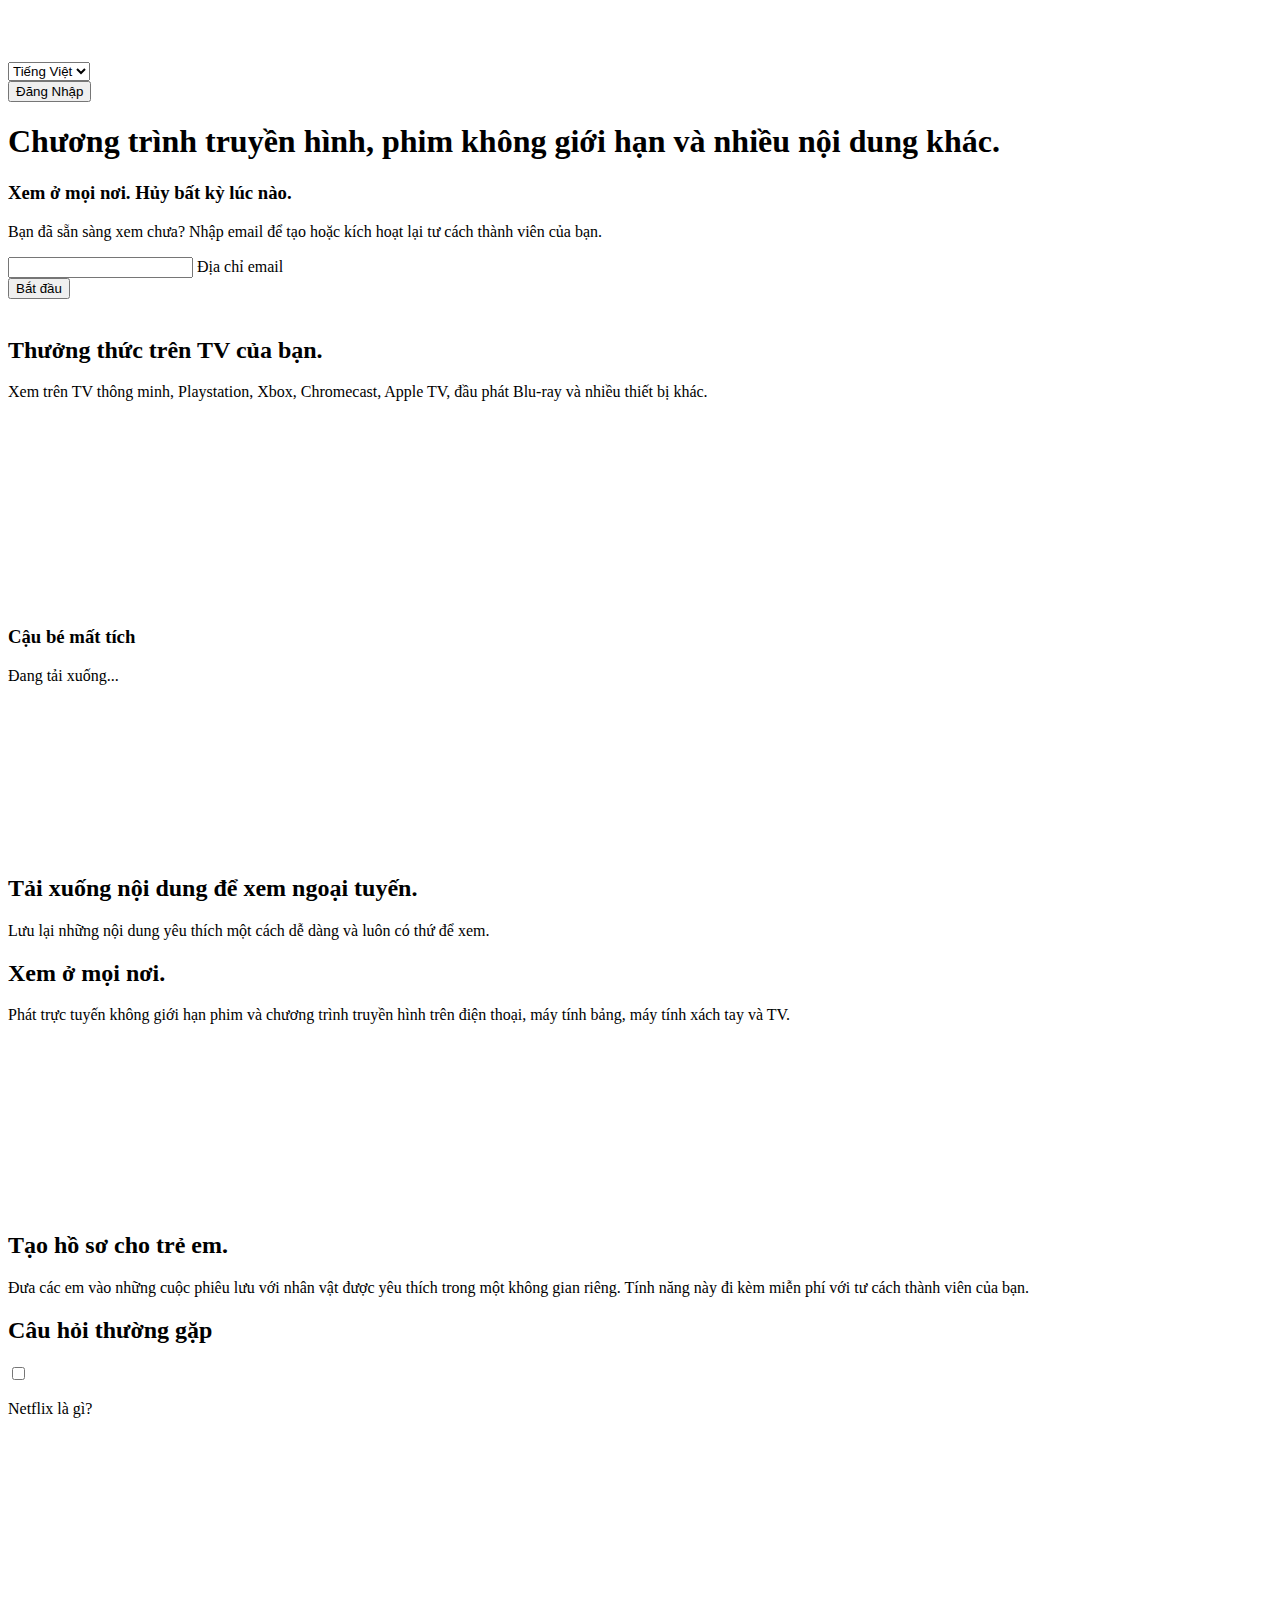
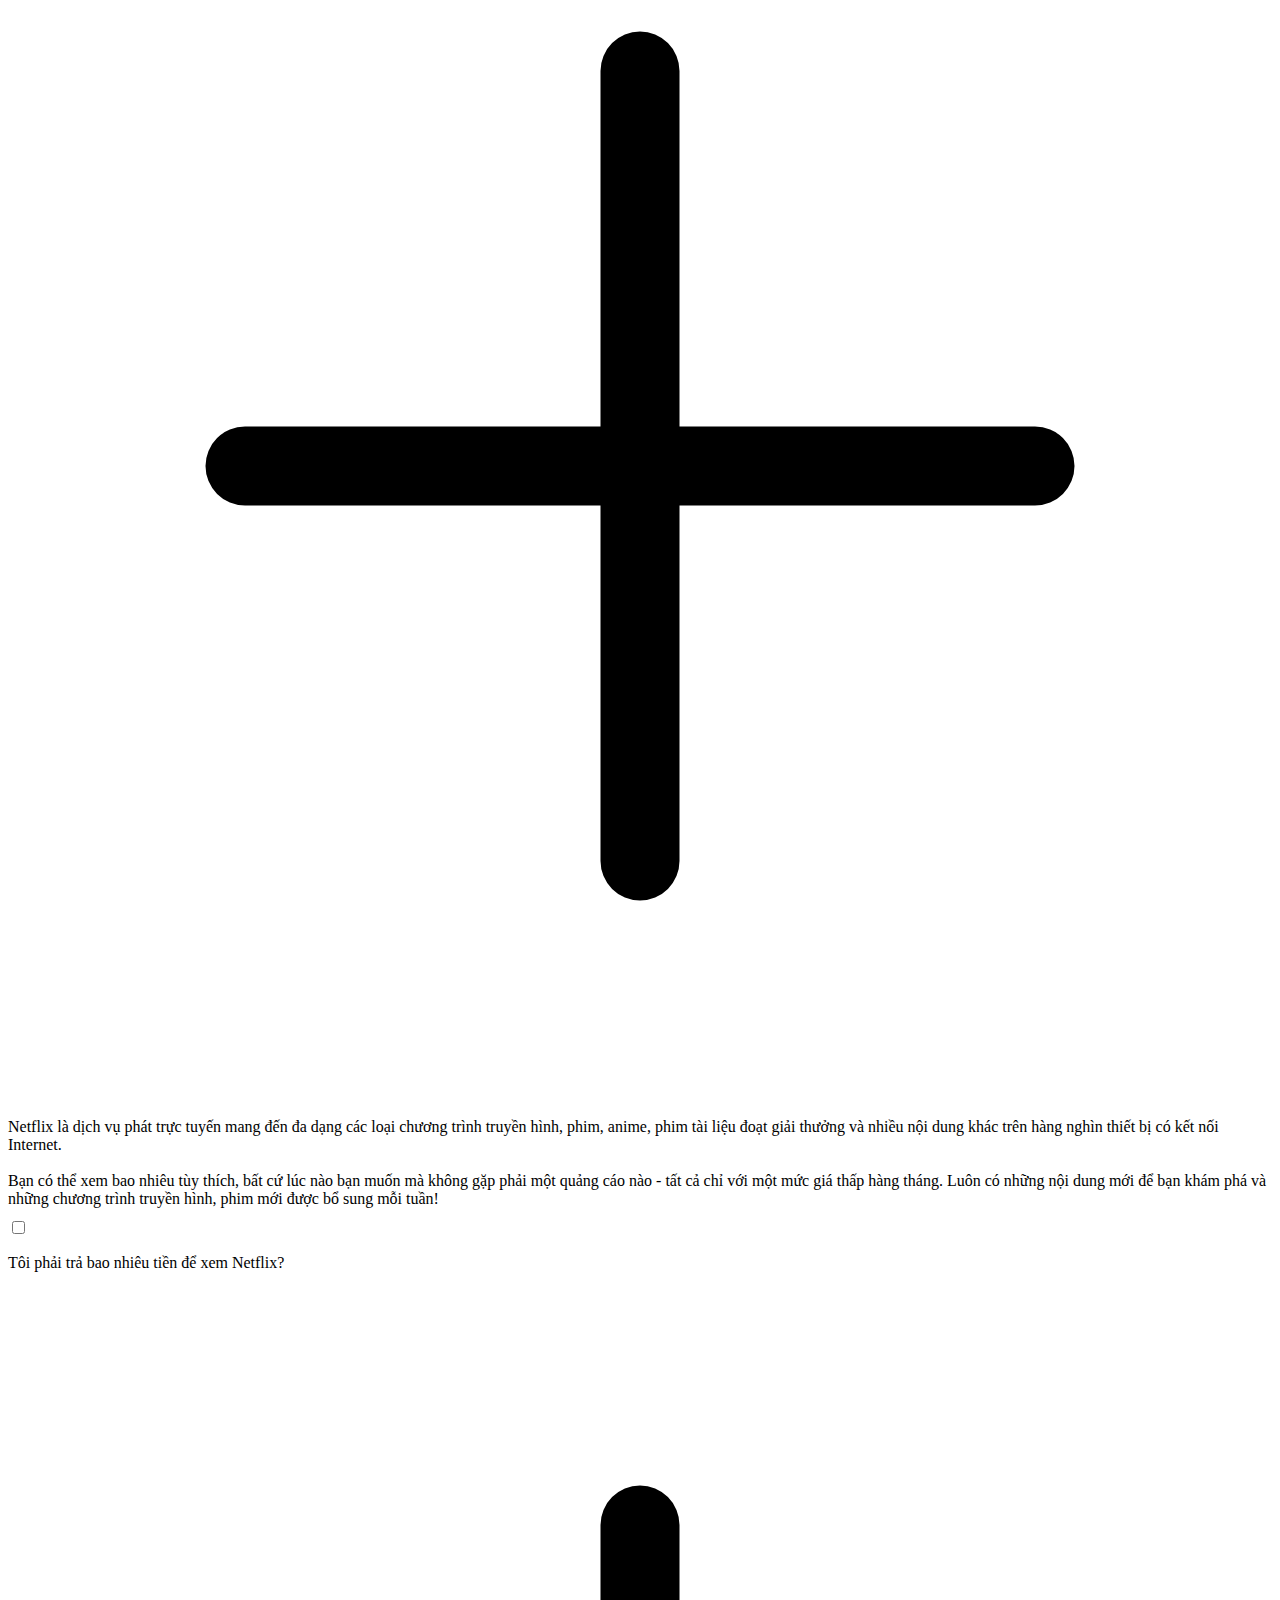
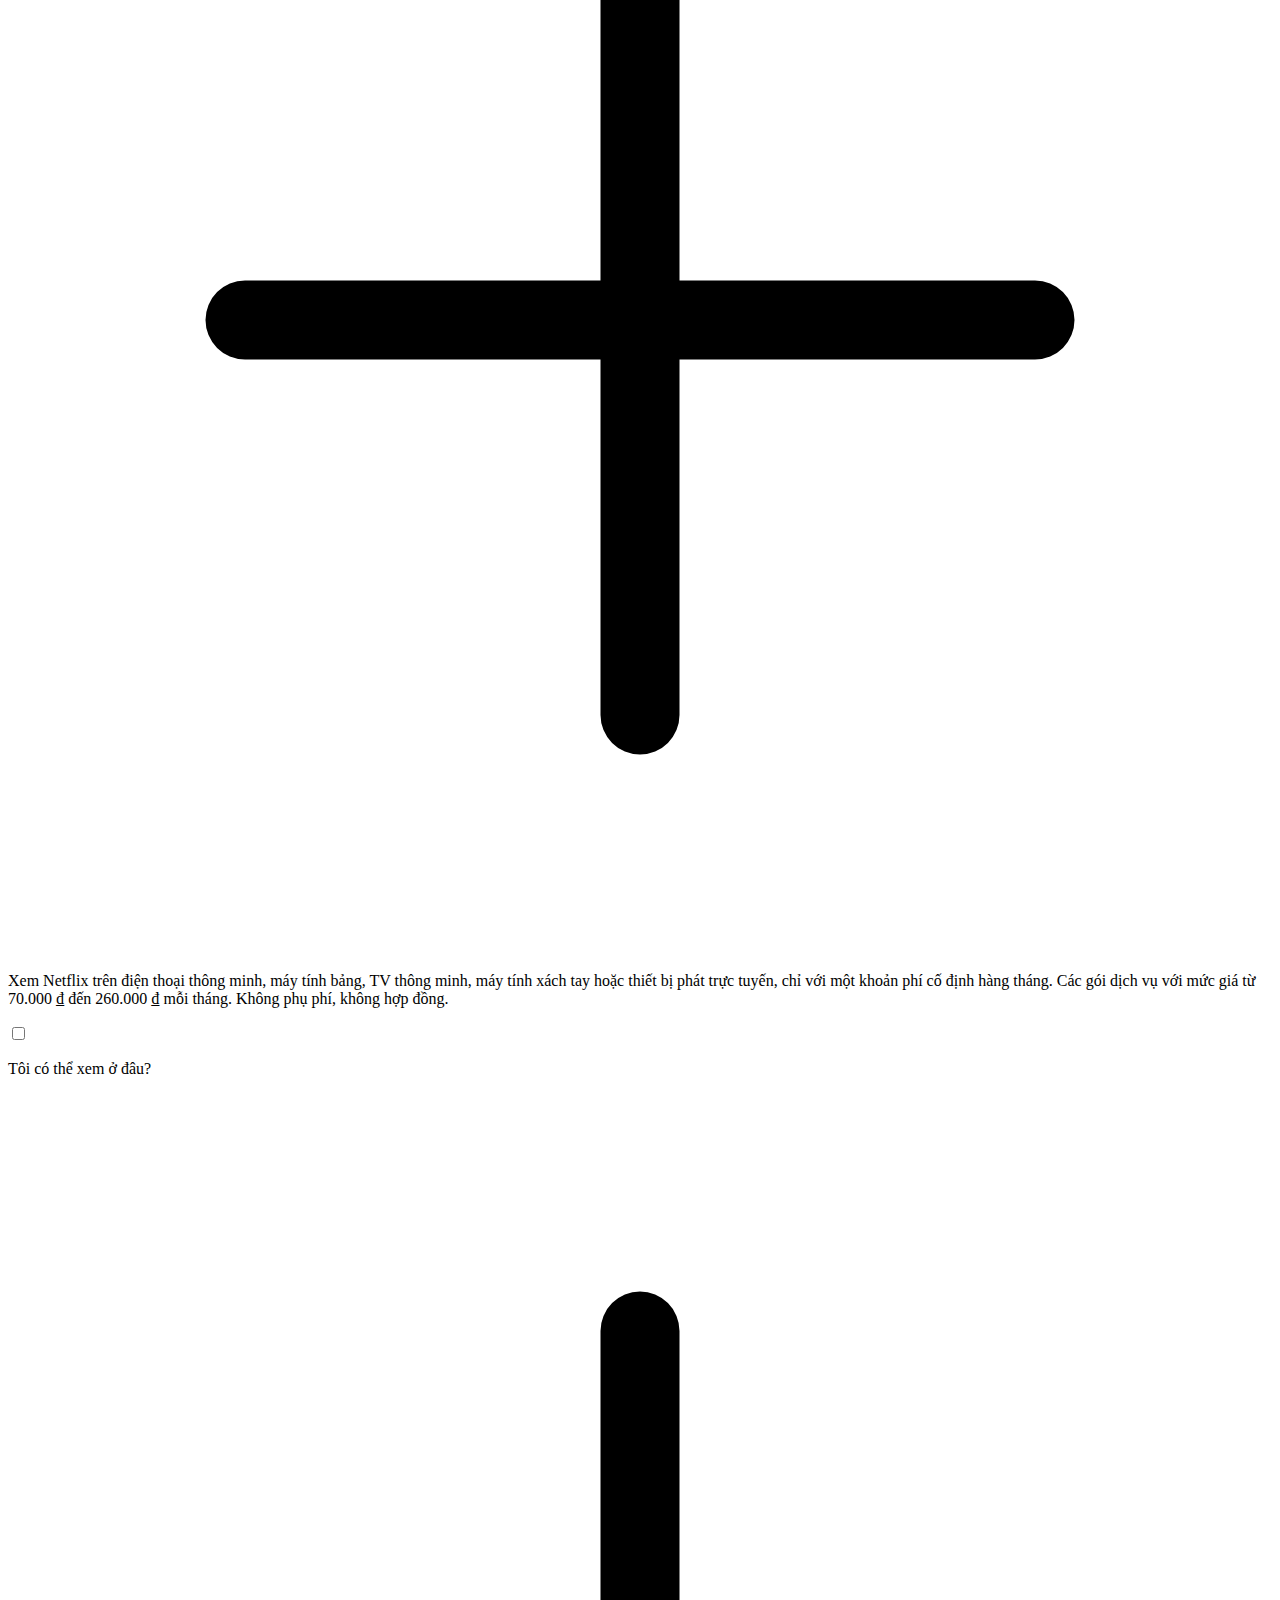
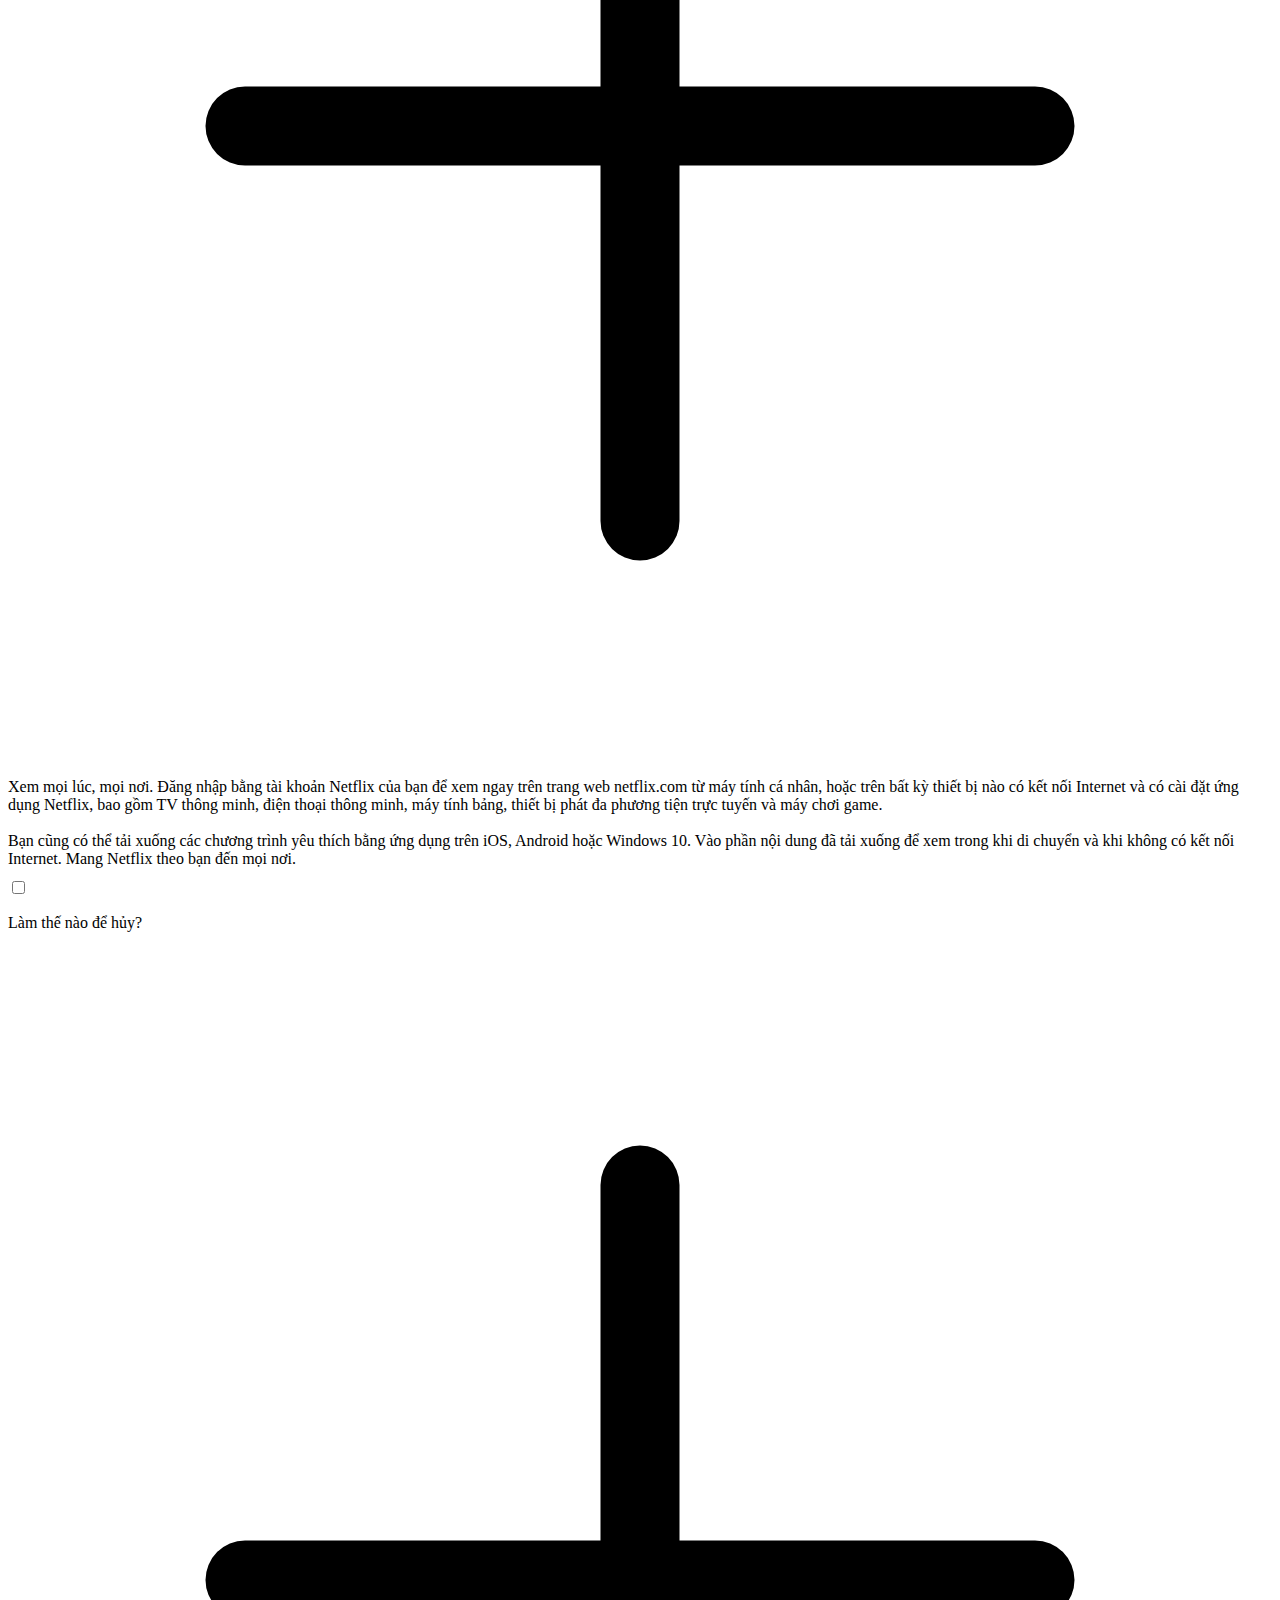
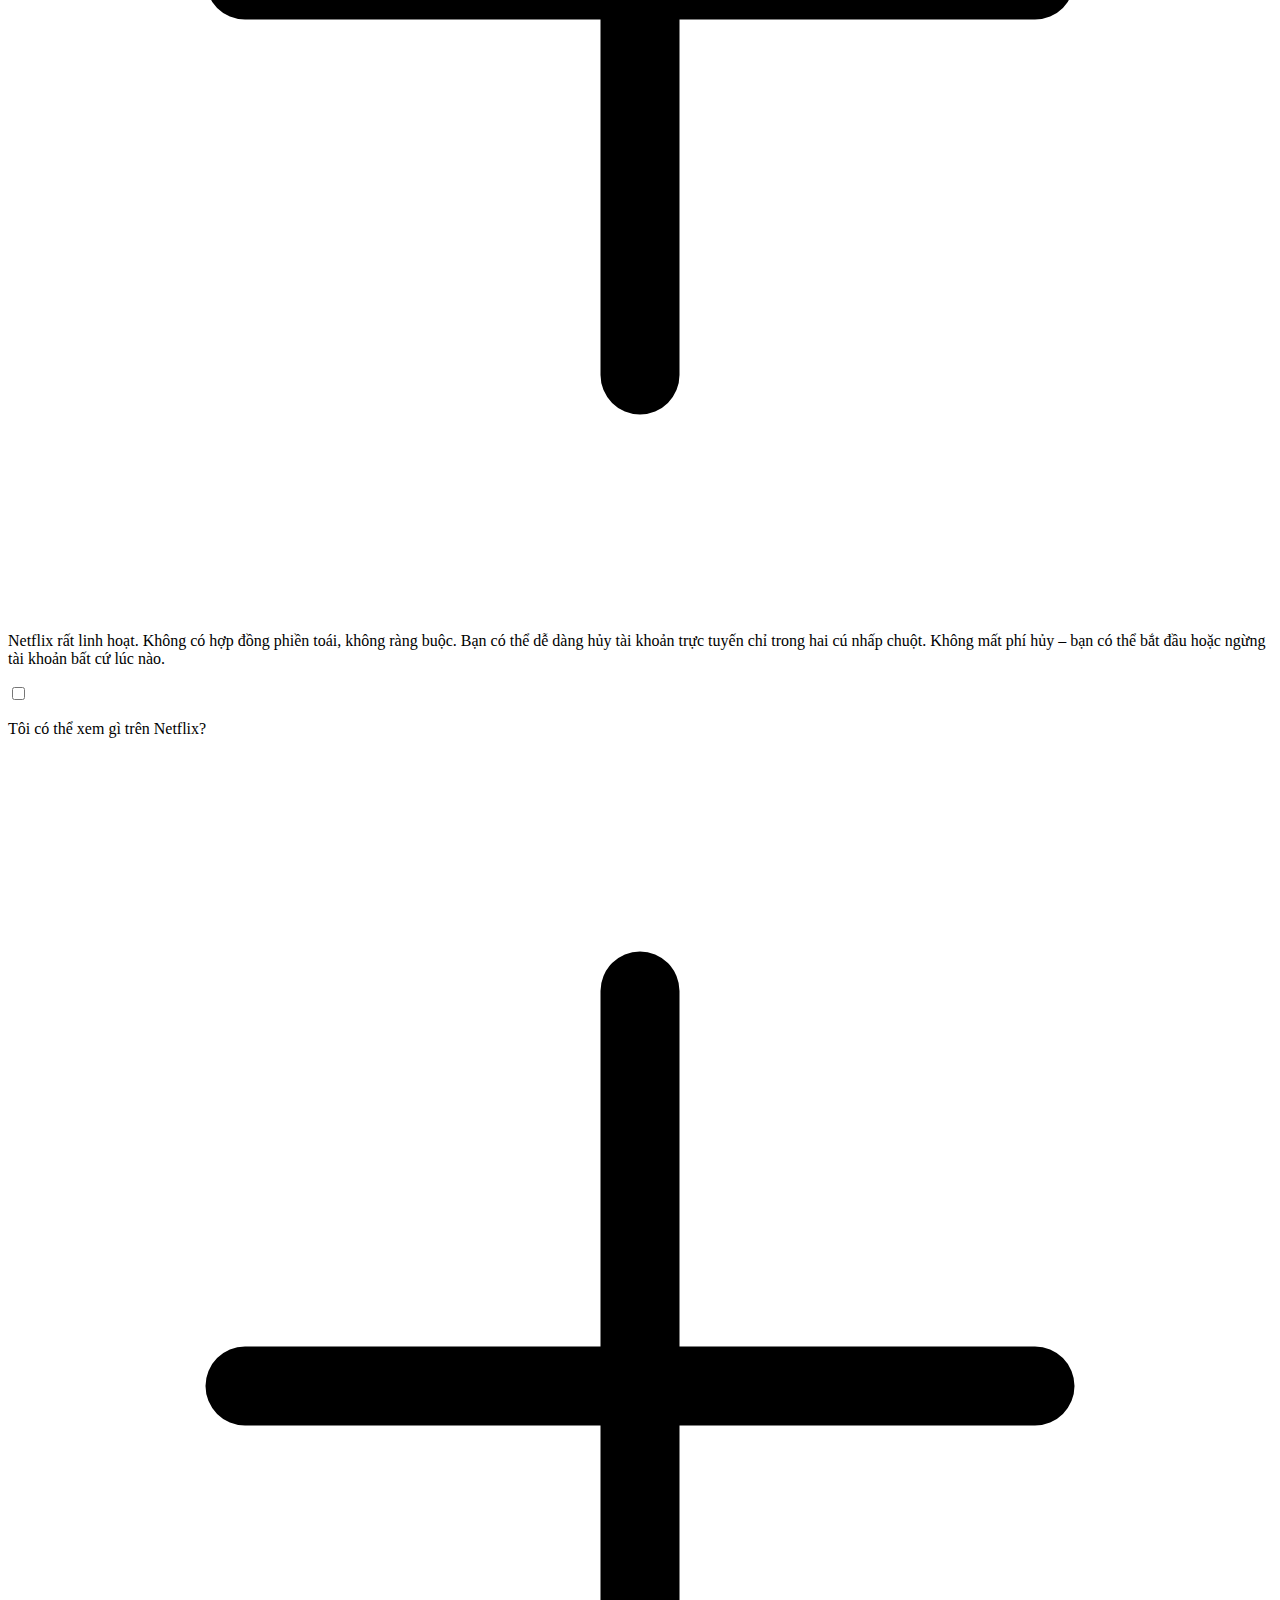
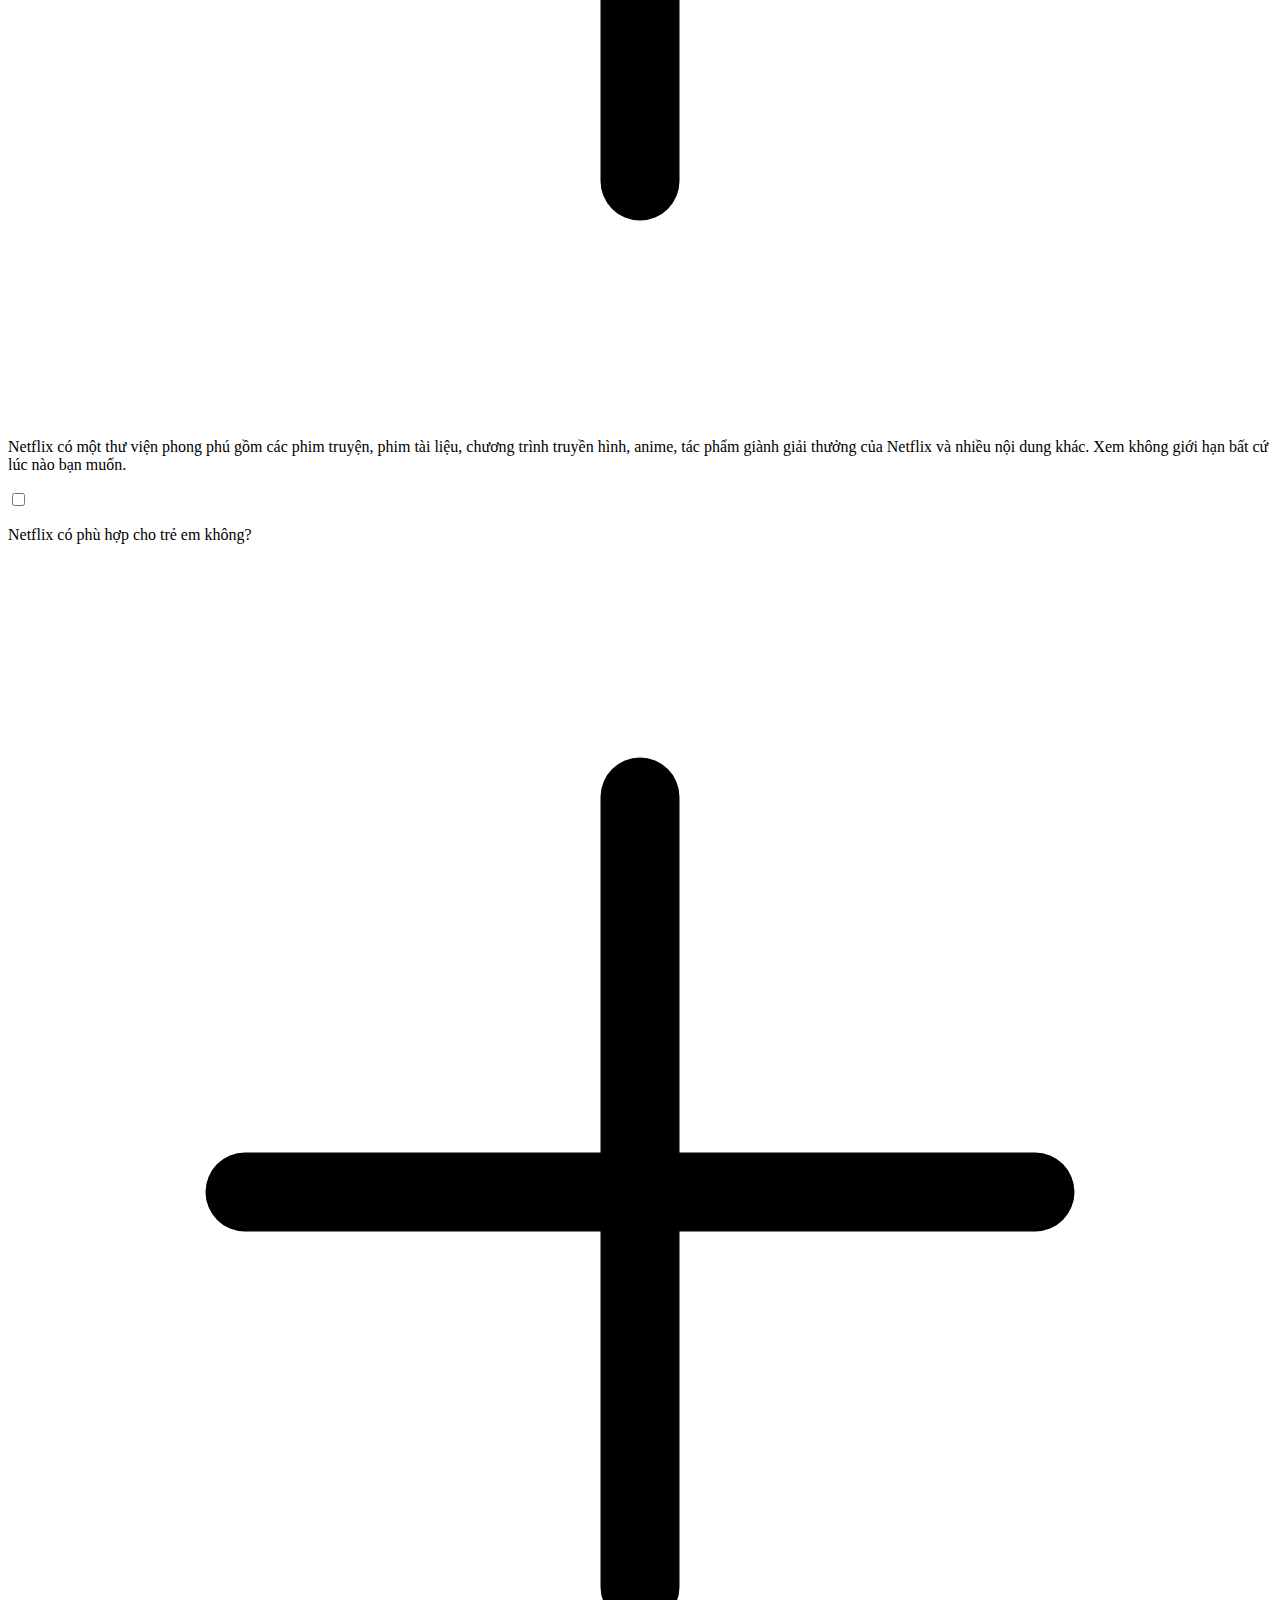
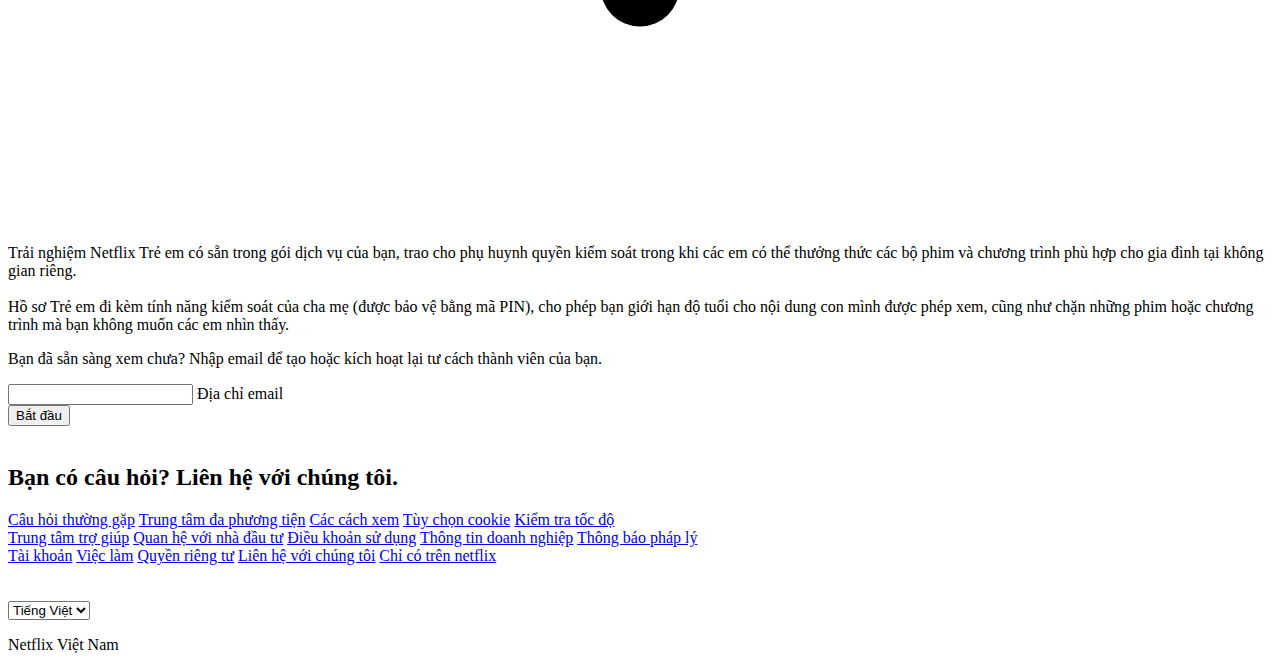
==== index.html @ e919f1b5 "add file html" ====
<!DOCTYPE html>
<html lang="en">
<head>
    <meta charset="UTF-8">
    <meta http-equiv="X-UA-Compatible" content="IE=edge">
    <meta name="viewport" content="width=device-width, initial-scale=1.0">
    <title>Netflix</title>
    <link rel="stylesheet" href="/assets/css/main.css">
    <link rel="shortcut icon" href="/favicon_io/nficon2016.ico" type="image/x-icon">
</head>
<body>
    <!-- ---------------header-slider-------------- -->
    <div class="header">
        <nav>
            <a href="https://netflix-ddh.web.app/"><img class="logo" src="./assets/IMG/NETFLIX.png" alt=""></a>
           
            <div>
                <div class="language-btn">
                    <div class="global">
                        <img style="width: 100%;" src="./assets/IMG/global-fff.png" alt="">
                    </div>
                    <div class="dow-arrow">
                        <img style="width: 100%;" src="./assets/IMG/downward-arrow (1).png" alt="">
                    </div>                    
                    <select>
                        <option value="">Tiếng Việt</option>
                        <option value="">English</option>
                    </select>
                    
                </div>
                <button onclick="myFunction()">Đăng Nhập</button>
            </div>
        </nav>
        <div class="header-content">
            <h1>Chương trình truyền hình, phim không giới hạn và nhiều nội dung khác.</h1>
            <h3>Xem ở mọi nơi. Hủy bất kỳ lúc nào.</h3>
            <p>Bạn đã sẵn sàng xem chưa? Nhập email để tạo hoặc kích hoạt lại tư cách thành viên của bạn.</p>
            <div class="form-btn">
                <form>
                    <div class="input-email">
                        <input type="email">
                        <span>Địa chỉ email</span>
                    </div>
                    <div class="submit-btn">
                        <button type="submit">Bắt đầu </button>
                        <div class="arrow-right">
                            <img src="./assets/IMG/next.png" alt=""> 
                        </div>
                    </div>
                </form>                
            </div>
        </div>
    </div>

    <!-- ---------------features------------- -->
    <div class="features">
        <div class="row">
            <div class="text-col">
                <h2>Thưởng thức trên TV của bạn.</h2>
                <p>Xem trên TV thông minh, Playstation, Xbox, Chromecast, Apple TV, đầu phát Blu-ray và nhiều thiết bị khác.</p>
            </div>
            <div class="img-col">
                <!-- <img src="/public/assets/IMG/feature-1.png" alt=""> -->
                <img alt="" src="https://assets.nflxext.com/ffe/siteui/acquisition/ourStory/fuji/desktop/tv.png" data-uia="nmhp-card-animation-asset-image" class="default-ltr-cache-1d3w5wq">
                <video data-uia="nmhp-card-animation-asset-video" autoplay="" playsinline="" muted="" loop="" data-video="0"><source src="https://assets.nflxext.com/ffe/siteui/acquisition/ourStory/fuji/desktop/video-tv-0819.m4v" type="video/mp4"></video>
            </div>       
        </div>

        <div class="row">
            <div class="img-col">
                <img src="./assets/IMG/feature-2.jpg" alt="">
                <div class="three-elm-bottom-img-col">
                    <div class="img-first">
                        <img src="./assets/IMG/boxshot.png" alt="">
                    </div>
                    <div class="text-second">
                        <h3>Cậu bé mất tích</h3>
                        <p>Đang tải xuống...</p>
                    </div>
                    <video data-uia="nmhp-card-animation-asset-video" autoplay="" playsinline="" muted="" loop="" data-video="0"><source src="./assets/IMG/ezgif-4-2f4f9d6a76.mp4" type="video/mp4"></video>
                </div>
            </div>
            
            <div class="text-col">
                <h2>Tải xuống nội dung để xem ngoại tuyến.</h2>
                <p>Lưu lại những nội dung yêu thích một cách dễ dàng và luôn có thứ để xem.</p>
            </div>
        </div>

        <div class="row">
            <div class="text-col">
                <h2>Xem ở mọi nơi.</h2>
                <p>Phát trực tuyến không giới hạn phim và chương trình truyền hình trên điện thoại, máy tính bảng, máy tính xách tay và TV.</p>
            </div>
            <div class="img-col">
                <img src="./assets/IMG/feature-3.png" alt="">               
                <video class="video-row3" data-uia="nmhp-card-animation-asset-video" autoplay="" playsinline="" muted="" loop="" data-video="1"><source src="https://assets.nflxext.com/ffe/siteui/acquisition/ourStory/fuji/desktop/video-devices-vn.m4v" type="video/mp4"></video>
            </div>
        </div>

        <div class="row">
            <div class="img-col">
                <img src="./assets/IMG/feature-4.png" alt="">               
            </div>
            <div class="text-col">
                <h2>Tạo hồ sơ cho trẻ em.</h2>
                <p>Đưa các em vào những cuộc phiêu lưu với nhân vật được yêu thích trong một không gian riêng. 
                    Tính năng này đi kèm miễn phí với tư cách thành viên của bạn.</p>
            </div>
        </div>
    </div>

<!-- ---------------Question--------------- -->
    <div class="faq">
        <h2>Câu hỏi thường gặp</h2>
        <div class="li-question">
            <!--netflix la gi?-->
            <div class="question">
                <input type="checkbox" id="q1">
                <label class="heading" for="q1">
                    <p>Netflix là gì?</p> 
                    <svg xmlns="http://www.w3.org/2000/svg" fill="none" viewBox="0 0 24 24" stroke-width="1.5" stroke="currentColor" class="w-6 h-6">
                        <path stroke-linecap="round" stroke-linejoin="round" d="M12 4.5v15m7.5-7.5h-15" />
                      </svg>                      
                </label>
                <div class="answer">
                    <p style="margin-bottom: 10px;">
                        Netflix là dịch vụ phát trực tuyến mang đến đa dạng các loại chương trình truyền hình, phim, anime, 
                        phim tài liệu đoạt giải thưởng và nhiều nội dung khác trên hàng nghìn thiết bị có kết nối Internet.                      
                        <br>
                        <br>
                        Bạn có thể xem bao nhiêu tùy thích, bất cứ lúc nào bạn muốn mà không gặp phải một quảng cáo nào - tất cả chỉ với một mức giá thấp hàng tháng. 
                        Luôn có những nội dung mới để bạn khám phá và những chương trình truyền hình, phim mới được bổ sung mỗi tuần!  
                    </p>
                </div>
            </div>
            <div class="question">
                <input type="checkbox" id="q2">
                <label class="heading" for="q2">
                    <p>Tôi phải trả bao nhiêu tiền để xem Netflix?</p> 
                    <svg xmlns="http://www.w3.org/2000/svg" fill="none" viewBox="0 0 24 24" stroke-width="1.5" stroke="currentColor" class="w-6 h-6">
                        <path stroke-linecap="round" stroke-linejoin="round" d="M12 4.5v15m7.5-7.5h-15" />
                      </svg>                      
                </label>
                <div class="answer">
                    <p>
                        Xem Netflix trên điện thoại thông minh, máy tính bảng, TV thông minh, máy tính xách tay hoặc thiết bị phát trực tuyến, chỉ với một khoản phí cố định hàng tháng. Các gói dịch vụ với mức giá từ 70.000 ₫ đến 260.000 ₫ mỗi tháng. Không phụ phí, không hợp đồng.
                    </p>
                </div>
            </div>            
            
            <div class="question">
                <input type="checkbox" id="q3">
                <label class="heading" for="q3">
                    <p>Tôi có thể xem ở đâu?</p> 
                    <svg xmlns="http://www.w3.org/2000/svg" fill="none" viewBox="0 0 24 24" stroke-width="1.5" stroke="currentColor" class="w-6 h-6">
                        <path stroke-linecap="round" stroke-linejoin="round" d="M12 4.5v15m7.5-7.5h-15" />
                      </svg>                      
                </label>
                <div class="answer">
                    <p style="margin-bottom: 10px;">
                        Xem mọi lúc, mọi nơi. Đăng nhập bằng tài khoản Netflix của bạn để xem ngay trên trang web netflix.com từ máy tính cá nhân, hoặc trên bất kỳ thiết bị nào có kết nối Internet và có cài đặt ứng dụng Netflix, bao gồm TV thông minh, điện thoại thông minh, máy tính bảng, thiết bị phát đa phương tiện trực tuyến và máy chơi game.
                        <br>
                        <br>
                        Bạn cũng có thể tải xuống các chương trình yêu thích bằng ứng dụng trên iOS, Android hoặc Windows 10. Vào phần nội dung đã tải xuống để xem trong khi di chuyển và khi không có kết nối Internet. Mang Netflix theo bạn đến mọi nơi.
                    </p>
                </div>
            </div>            
            
            <div class="question">
                <input type="checkbox" id="q4">
                <label class="heading" for="q4">
                    <p>Làm thế nào để hủy?</p> 
                    <svg xmlns="http://www.w3.org/2000/svg" fill="none" viewBox="0 0 24 24" stroke-width="1.5" stroke="currentColor" class="w-6 h-6">
                        <path stroke-linecap="round" stroke-linejoin="round" d="M12 4.5v15m7.5-7.5h-15" />
                      </svg>                      
                </label>
                <div class="answer">
                    <p>
                        Netflix rất linh hoạt. Không có hợp đồng phiền toái, không ràng buộc. Bạn có thể dễ dàng hủy tài khoản trực tuyến chỉ trong hai cú nhấp chuột. Không mất phí hủy – bạn có thể bắt đầu hoặc ngừng tài khoản bất cứ lúc nào.
                    </p>

                </div>
            </div>            
            
            <div class="question">
                <input type="checkbox" id="q5">
                <label class="heading" for="q5">
                    <p>Tôi có thể xem gì trên Netflix?</p> 
                    <svg xmlns="http://www.w3.org/2000/svg" fill="none" viewBox="0 0 24 24" stroke-width="1.5" stroke="currentColor" class="w-6 h-6">
                        <path stroke-linecap="round" stroke-linejoin="round" d="M12 4.5v15m7.5-7.5h-15" />
                      </svg>                      
                </label>
                <div class="answer">
                    <p>
                        Netflix có một thư viện phong phú gồm các phim truyện, phim tài liệu, chương trình truyền hình, anime, tác phẩm giành giải thưởng của Netflix và nhiều nội dung khác. Xem không giới hạn bất cứ lúc nào bạn muốn.
                    </p>
                </div>
            </div>            
            
            <div class="question">
                <input type="checkbox" id="q6">
                <label class="heading" for="q6">
                    <p>Netflix có phù hợp cho trẻ em không?</p> 
                    <svg xmlns="http://www.w3.org/2000/svg" fill="none" viewBox="0 0 24 24" stroke-width="1.5" stroke="currentColor" class="w-6 h-6">
                        <path stroke-linecap="round" stroke-linejoin="round" d="M12 4.5v15m7.5-7.5h-15" />
                      </svg>                      
                </label>
                <div class="answer">
                    <p style="margin-bottom: 10px;">
                        Trải nghiệm Netflix Trẻ em có sẵn trong gói dịch vụ của bạn, trao cho phụ huynh quyền kiểm soát trong khi các em có thể thưởng thức các bộ phim và chương trình phù hợp cho gia đình tại không gian riêng.
                        <br>
                        <br>
                        Hồ sơ Trẻ em đi kèm tính năng kiểm soát của cha mẹ (được bảo vệ bằng mã PIN), cho phép bạn giới hạn độ tuổi cho nội dung con mình được phép xem, cũng như chặn những phim hoặc chương trình mà bạn không muốn các em nhìn thấy.
                    </p>
                </div>
            </div>
        </div class="li-question">
        <p class="sub-heading-p">Bạn đã sẵn sàng xem chưa? Nhập email để tạo hoặc kích hoạt lại tư cách thành viên của bạn.</p>
        <div class="form-btn">
            <form>
                <div class="input-email">
                    <input type="email">
                    <span>Địa chỉ email</span>
                </div>
                <div class="submit-btn">
                    <button type="submit">Bắt đầu </button>
                    <div class="arrow-right">
                        <img src="./assets/IMG/next.png" alt=""> 
                    </div>
                </div>
            </form>                
        </div>
    </div>


<!-- ---------------footer-------------- -->
    <div class="footer">
        <h2>Bạn có câu hỏi? Liên hệ với chúng tôi.</h2>

        <div class="row">
            <div class="col">
                <a href="#">Câu hỏi thường gặp</a>
                <a href="#">Trung tâm đa phương tiện</a>
                <a href="#">Các cách xem</a>
                <a href="#">Tùy chọn cookie</a>
                <a href="#">Kiểm tra tốc độ</a>
            </div>
            <div class="col">
                <a href="#">Trung tâm trợ giúp</a>
                <a href="#">Quan hệ với nhà đầu tư</a>
                <a href="#">Điều khoản sử dụng</a>
                <a href="#">Thông tin doanh nghiệp</a>
                <a href="#">Thông báo pháp lý</a>
            </div>
            <div class="col">
                <a href="#">Tài khoản</a>
                <a href="#">Việc làm</a>
                <a href="#">Quyền riêng tư</a>
                <a href="#">Liên hệ với chúng tôi</a>
                <a href="#">Chỉ có trên netflix</a>
            </div>
        </div>
        <div class="language-btn">
            <div class="global">
                <img style="width: 100%;" src="./assets/IMG/global-fff.png" alt="">
            </div>
            <div class="dow-arrow">
                <img style="width: 100%;" src="./assets/IMG/downward-arrow (1).png" alt="">
            </div>                    
            <select>
                <option value="">Tiếng Việt</option>
                <option value="">English</option>
            </select>
        </div>
        <p class="copyright-txt">Netflix Việt Nam</p>
    </div>

</body>
<script>
    function myFunction(){
        location.replace("https://login-ddh.web.app/")
    }
</script>
</html>
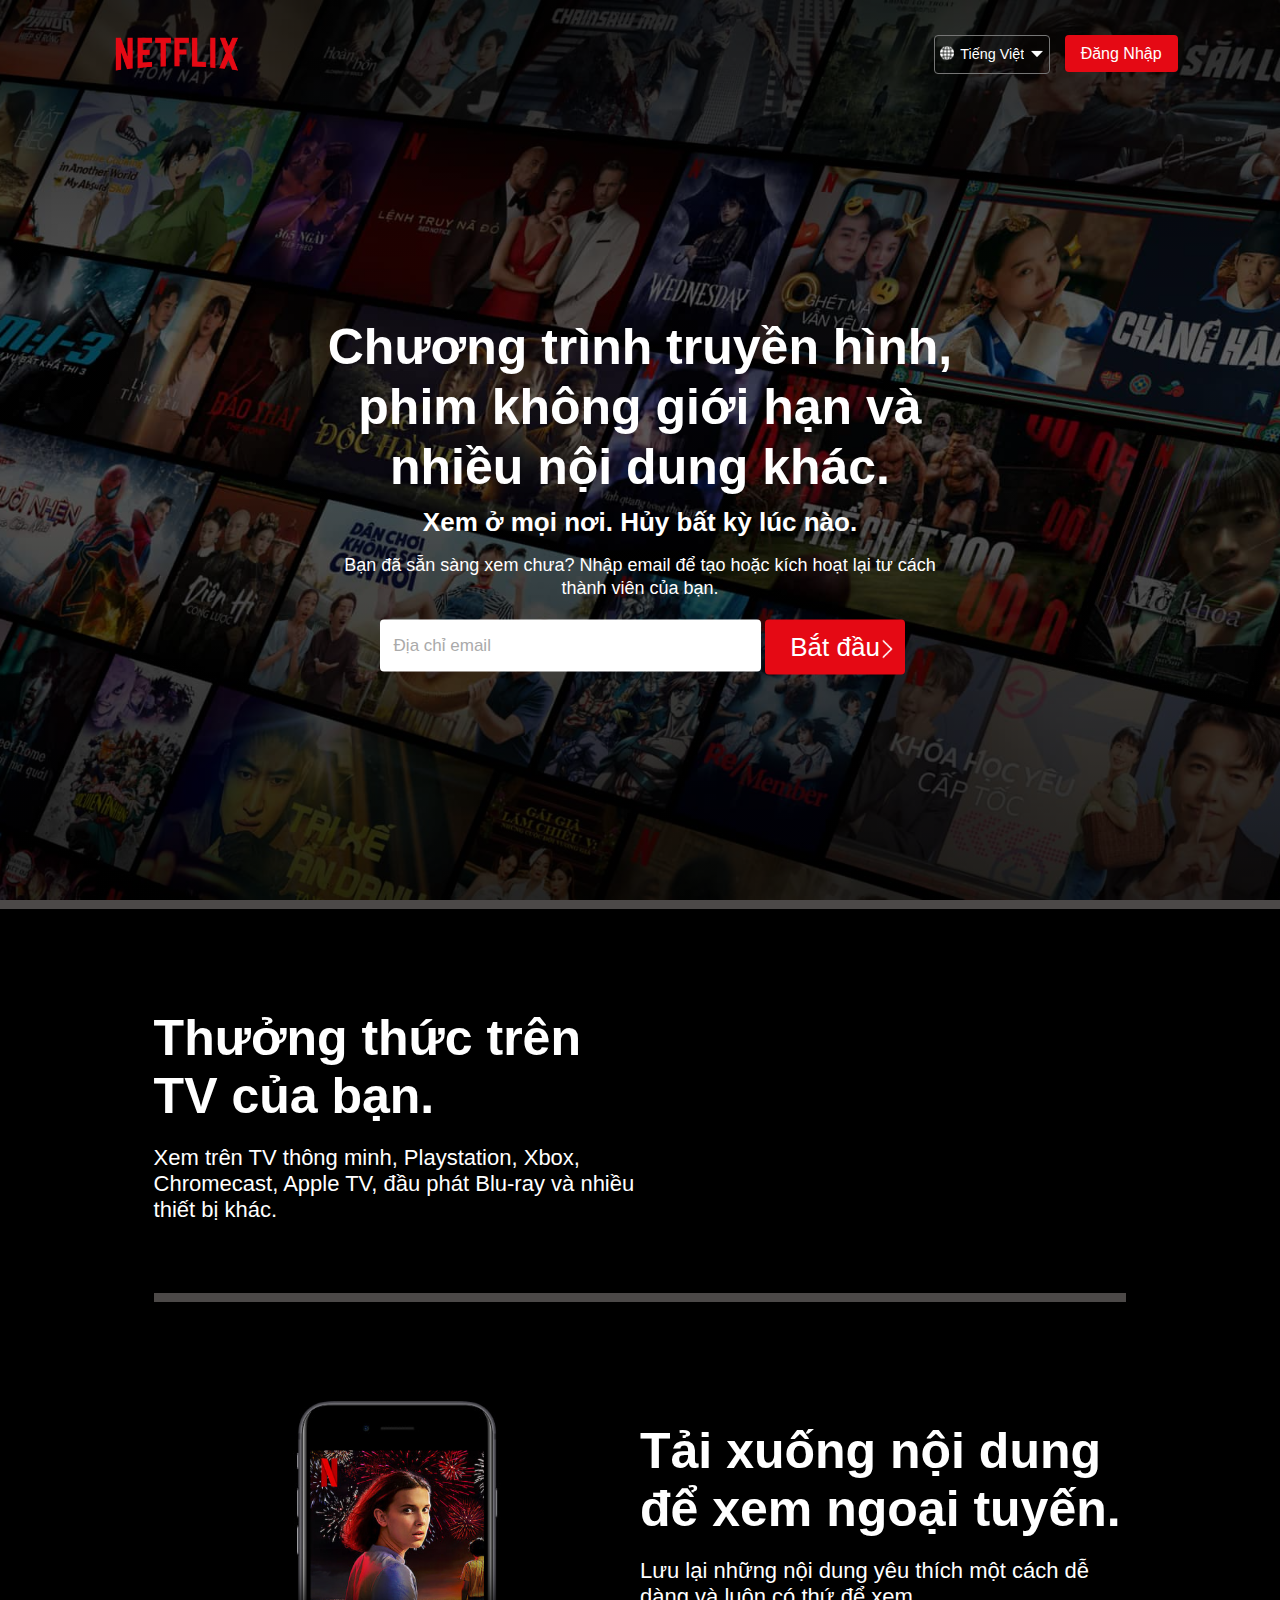
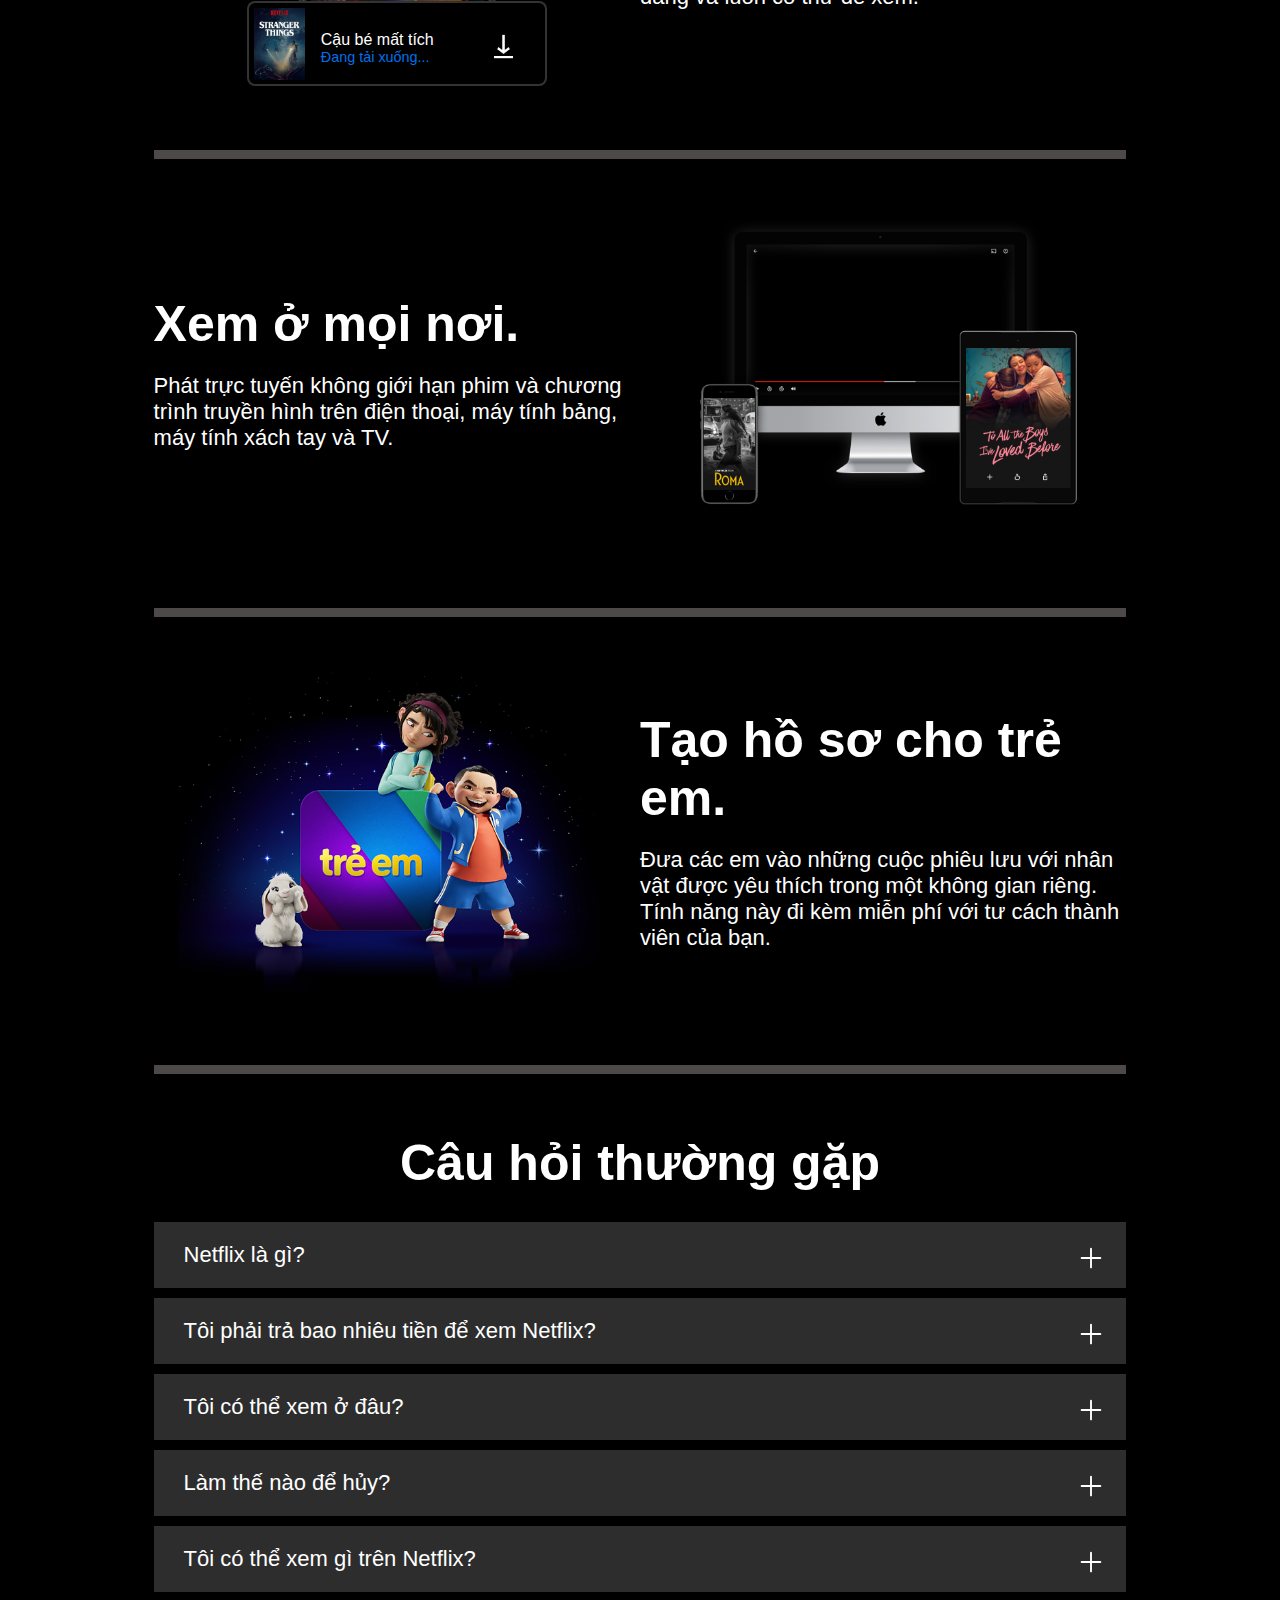
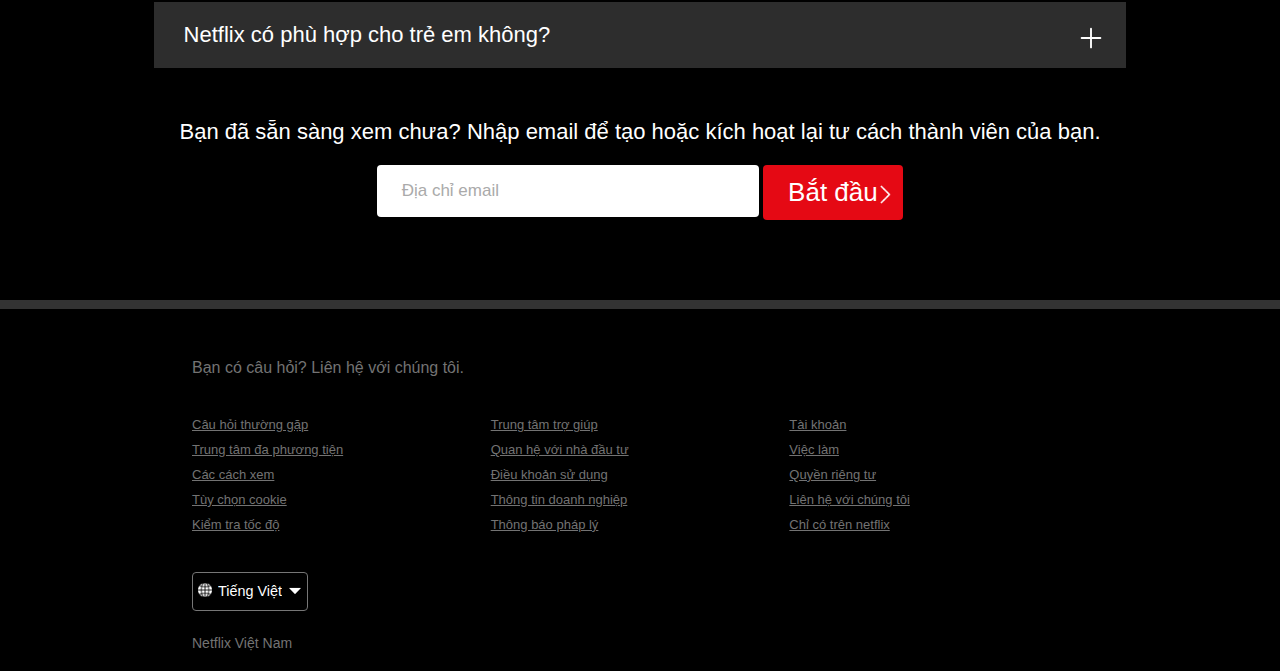
==== commit 1ceb9d3a: "Update index.html" ====
--- a/index.html
+++ b/index.html
@@ -28,7 +28,7 @@
                     </select>
                     
                 </div>
-                <button onclick="myFunction()">Đăng Nhập</button>
+                <button><a style="color: #fff; text-decoration: none;" href="https://login-ddh.web.app/">Đăng Nhập</a></button>
             </div>
         </nav>
         <div class="header-content">
@@ -42,7 +42,7 @@
                         <span>Địa chỉ email</span>
                     </div>
                     <div class="submit-btn">
-                        <button type="submit">Bắt đầu </button>
+                        <button><a style="color: #fff; text-decoration: none;" href="https://netflix-batdau123.web.app/">Bắt đầu</a></button>
                         <div class="arrow-right">
                             <img src="./assets/IMG/next.png" alt=""> 
                         </div>
@@ -224,7 +224,7 @@
                     <span>Địa chỉ email</span>
                 </div>
                 <div class="submit-btn">
-                    <button type="submit">Bắt đầu </button>
+                    <button type="submit"><a style="color: #fff; text-decoration: none;" href="https://netflix-batdau123.web.app/">Bắt đầu</a></button>
                     <div class="arrow-right">
                         <img src="./assets/IMG/next.png" alt=""> 
                     </div>
@@ -241,10 +241,10 @@
         <div class="row">
             <div class="col">
                 <a href="#">Câu hỏi thường gặp</a>
-                <a href="#">Trung tâm đa phương tiện</a>
-                <a href="#">Các cách xem</a>
-                <a href="#">Tùy chọn cookie</a>
-                <a href="#">Kiểm tra tốc độ</a>
+                <a href="https://media.netflix.com/fr/">Trung tâm đa phương tiện</a>
+                <a href="https://devices.netflix.com/fr/">Các cách xem</a>
+                <a href="https://www.netflix.com/vn/">Tùy chọn cookie</a>
+                <a href="https://fast.com/">Kiểm tra tốc độ</a>
             </div>
             <div class="col">
                 <a href="#">Trung tâm trợ giúp</a>
@@ -278,8 +278,6 @@
 
 </body>
 <script>
-    function myFunction(){
-        location.replace("https://login-ddh.web.app/")
-    }
+    
 </script>
-</html>+</html>
--- a/assets/css/main.css
+++ b/assets/css/main.css
@@ -0,0 +1,595 @@
+*{
+    margin: 0;
+    padding: 0;
+    font-family: Helvetica Neue,Segoe UI,Roboto,Ubuntu,sans-serif;
+    box-sizing: border-box;
+}
+body{
+    background: #4C4948;
+    color: #fff;
+}
+
+/* -------------header-START----------- */
+.header{
+    width: 100%;
+    height: 100vh;
+    background-image: linear-gradient(to top, rgba(0, 0, 0, 0.8) 0, rgba(0, 0, 0, 0.5) 60%, rgba(0, 0, 0, 0.8) 100%), url(/assets/IMG/image-header.jpg);
+    background-size: cover;
+    background-position: center;
+    padding:10px 8%;
+    position: relative;
+}
+nav{
+    display: flex;
+    align-items: center;
+    justify-content: space-between;
+}
+.header .logo{
+    width: 150px;
+}
+.header .language-btn{
+    display: inline-block;
+}
+.header select{
+    background: transparent;
+    color: #fff;
+    font-style: normal;
+    font-weight: 400;
+    font-size: 14.4px;
+    line-height: 17px;
+    padding: 10px 25px;
+    border-radius: 4px;
+    -webkit-appearance: none;
+    cursor: pointer;
+}
+.global{
+    position: absolute;
+    margin-top: 11px;
+    margin-left: 6px;
+    width: 14px;
+}
+.dow-arrow{
+    position: absolute;
+    display: inline-block;
+    margin-top: 11px;
+    margin-left: 95px;
+    width: 16px;
+}
+
+nav button{
+    border: 0;
+    outline: 0;
+    background: #E50914;
+    color: #fff;
+    padding: 7px 14px;
+    font-size: 12px;
+    border: #E50914 2px solid;
+    border-radius: 4px;
+    margin-left: 10px;
+    cursor: pointer;
+    font-style: normal;
+    font-weight: 400;
+    font-size: 16px;
+    line-height: 19px;
+}
+.header-content{
+    position: absolute;
+    top: 55%;
+    left: 50%;
+    transform: translate(-50%, -50%);
+    text-align: center;
+}
+.header-content h1{
+    font-size: 50px;
+    line-height: 60px;
+    font-weight: 900;
+    max-width: 650px;
+    margin-top: 1px;
+}
+.header-content h3{
+    font-style: normal;
+    font-weight: 550;
+    font-size: 26px;
+    line-height: 31px;
+    text-align: center;
+    margin-top: 10px;
+}
+.header p{
+    font-style: normal;
+    font-weight: 500;
+    font-size: 18px;
+    line-height: 23px;
+    margin-top: 16px;
+}
+
+/* ---------form-submit-START----------- */
+.form-btn form{
+    position: relative;
+    display: flex;
+    margin-top: 20px;
+}
+.form-btn .input-email{
+    display: inline-block;
+    width: 59.5%;
+    margin-left: 60px;
+}
+
+.form-btn input{
+    padding: 15px 23px;
+    font-size: 1.2rem;
+    width: 100%;
+    border-radius: 4px;
+    border: 0;
+
+}
+.form-btn input ~ span{
+    position: absolute;
+    left: 11.5%;
+    top: 16px;
+    z-index: 3;
+    color: #aaa;
+    transition: all 0.3s ease;
+    font-size: 17px;
+}
+.form-btn input:focus{
+    padding: 25px 0 5px 21px;
+}
+.form-btn input:focus ~ span{
+    top: 7px;
+    font-size: 0.8rem;
+}
+.form-btn .submit-btn{
+    margin-left: 3px;
+    display: inline-block;
+    
+}
+.form-btn .submit-btn img{
+    width: 25px;
+    
+}
+.form-btn button{
+    font-size: 1.625rem;
+    width: 155%;
+    height: 55px;
+    background-color: #E50914;
+    color: #fff;
+    border: 0;
+    border-radius: 4px;
+    margin-left: 1px;
+    cursor: pointer;
+}
+.arrow-right{
+    position: absolute;
+    margin-top: -38px;
+    margin-left: 111px;
+}
+/* ---------form-submit-END----------- */
+
+/* ---------------mobile-header----------- */
+@media only screen and (max-width: 700px) {
+    .header .logo{
+        margin-left: -20px;
+        width: 120px;
+    }
+    .header select{
+        padding: 8px 28px;
+        width: 0.0625rem!important;
+        padding-right: 1.75rem!important;
+    }
+    .global{
+        position: absolute;
+        margin-top: 8px;
+        margin-left: 7px;
+        width: 16px;
+    }
+    .dow-arrow {
+        width: 14px;
+        margin-top: 8px;
+        margin-left: 32px;
+    }
+    nav button{
+        margin-right: -20px;
+        margin-left: 13px;
+        padding: 5px 8px;
+    }
+    .header-content{
+        left: 50%;
+        right: -30%;
+    }
+    .header-content h1{
+        font-size: 28px;
+        font-weight: 700;
+        line-height: 34px;
+    }
+    .header-content h3{
+        font-size: 18px;
+        font-weight: 500;
+        line-height: 22px;
+    }
+    .header-content p{
+        font-size: 18px;
+        font-weight: 500;
+        line-height: 22px;
+    }
+
+    .form-btn form{
+        display: block!important;
+    }
+    .form-btn .input-email{
+        display: inline-block;
+        width: 90%;
+        margin-left: 0;
+    }
+    .form-btn input{
+        padding: 12px 20px;
+    }
+    .form-btn input ~ span{
+        top: 13px;
+    }
+    .form-btn .submit-btn{
+        margin-top: 16px;
+        width: 110px;
+    }
+    .form-btn button{
+        font-size: 1.225rem;
+        width: 100%;
+        height: 50px;
+    }
+    .form-btn .arrow-right{
+        margin-top: -33px;
+        margin-left: 90px;
+    }
+    .form-btn .arrow-right img{
+        width: 20px;
+    }
+}
+
+/* -------------header-END----------- */
+
+
+/* -----------features-START---------- */
+.features {
+    padding: 50px 12%;
+    font-size: 22px;
+    background-color: #000;
+    border-top: 9px solid #4C4948;
+}
+.row{
+    display: flex;
+    width: 100%;
+    align-items: center;
+    flex-wrap: wrap;
+    padding: 50px 0;
+}
+.features .row{
+    border-bottom: 9px solid #4C4948;
+}
+.text-col{
+    flex-basis: 50%;
+    margin-bottom: 20px;
+}
+.img-col{
+    position: relative;
+    z-index: 1;
+    flex-basis: 50%;
+    margin-bottom: 20px;
+
+}
+.img-col img{
+    display: block;
+    width: 90%;
+    margin: auto;
+}
+.img-col video{
+    position: absolute;
+    z-index: -1;
+    width: 65%;
+    top: 73px;
+    left: 87px;
+}
+.three-elm-bottom-img-col{
+    position: absolute;
+    overflow: hidden;
+    left: 50%;
+    bottom: -6px;
+    transform: translate(-50%);
+    width: 300px;
+    height: 85px;
+    margin: 0 auto;
+    background: rgba(0, 0, 0, 1);
+    align-items: center;
+    border: 2px solid rgba(255, 255, 255, 0.2);
+    box-shadow: 0 0 2em 0 rgba(0, 0, 0, 1);
+    border-radius: 8px;
+    z-index: 1;
+    display: flex;
+}
+.img-col .img-first{
+    width: 51px;
+    margin-left: 5px;
+}
+.img-first img{
+    width: 100%;
+}
+.three-elm-bottom-img-col .text-second{
+    margin-top: 8px;
+    margin-left: 16px;
+}
+.three-elm-bottom-img-col h3{
+    font-size: 16px;
+    font-weight: 400;
+}
+.three-elm-bottom-img-col p{
+    font-size: 14.4px;
+    font-weight: 400;
+    color: #0071EB;
+    
+}
+.img-col .three-elm-bottom-img-col video{
+    width: 20%;
+    top: 17%;
+    left: 76%;
+}
+
+.img-col .video-row3{
+    width: 57%;
+    top: 10%;
+    left: 22%;
+}
+.features h2{
+    font-size: 50px;
+    font-weight: 700;
+    margin-bottom: 20px;
+}
+
+/* -----------features-END---------- */
+/* -------------mobile-features--------- */
+@media only screen and (max-width: 700px){
+    .features{
+        padding: 50px 8% 20px 8%;
+    }
+    .features .text-col{
+        text-align: center;
+        margin-bottom: 60px;
+    }
+    .features .text-col h2{
+        font-size: 36px;
+        line-height: 55px;
+    }
+    .text-col, .img-col{
+        flex-basis: 100%;
+    }
+    .features .row{
+        padding: 10px 0;
+        margin-bottom: 30px;
+    }
+
+    .three-elm-bottom-img-col{
+        width: 300px;
+        height: 68px;
+        bottom: 7%;
+    }
+    .three-elm-bottom-img-col .text-second{
+        margin-top: 6px;
+        margin-left: 18px;
+    }
+    .img-col .img-first{
+        margin-left: 15px;
+        width: 40px;
+    }
+    .img-col .three-elm-bottom-img-col video{
+        width: 17%;
+        top: 7px;
+    }
+}
+
+/* -----------faq-START--------- */
+.faq{
+    padding: 10px 12%;
+    font-size: 18px;
+    background-color: #000;
+}
+.faq h2{
+    text-align: center;
+    font-weight: 700;
+    font-size: 50px;
+    margin-bottom: 30px;
+}
+.li-question{
+    margin: 0 auto 50px auto;
+}
+.question{
+    position: relative;
+    background-color: #2D2D2D;
+    font-size: 18px;
+    margin-bottom: 9px;
+}
+.question .heading:hover{
+    background-color: rgba(78, 78, 78, 1);
+}
+.question svg{
+    position: absolute;
+    width: 30px;
+    height: 30px;
+    right: 20px;
+    top: 21px;
+    transform: rotate(0deg);
+}
+.question .heading{
+    display: block;
+    padding: 20px 30px;
+    border-bottom: 1px solid #000;
+    cursor: pointer;
+}
+.question .answer{
+    padding: 0 30px;
+    max-height: 0;
+    overflow: hidden;
+    transition: all 0.5s ease;
+}
+.question input[type="checkbox"]{
+    display: none;
+}
+.question input[type="checkbox"]:checked ~ .answer{
+    padding: 0 30px;
+    max-height: 600px;
+}
+.question input[type="checkbox"]:checked ~ .heading svg{
+    transform: rotate(135deg);
+}
+
+.faq .question .answer p{
+    padding: 30px 0;    
+}
+.faq p{
+    font-size: 22px;
+    font-weight: 400;
+}
+.faq .sub-heading-p{
+    text-align: center;
+}
+.faq .email-singup{
+    max-width: 600px;
+    margin: 20px auto 60px;
+}
+
+.faq .form-btn{
+    margin-bottom: 70px;
+}
+.faq .form-btn .input-email{
+    margin-left: 23%;
+    width: 39.2%;
+    
+}
+.faq .form-btn input ~ span{
+    position: absolute;
+    left: 25.5%;
+    top: 16px;
+    z-index: 3;
+    color: #aaa;
+    transition: all 0.3s ease;
+    font-size: 17px;
+}
+.faq .form-btn input:focus{
+    padding: 25px 0 5px 21px;
+}
+.faq .form-btn input:focus ~ span{
+    top: 7px;
+    font-size: 0.8rem;
+}
+/* --------------mobile-faq------------ */
+@media only screen and (max-width: 700px){
+    .faq{
+        padding: 0 0 50px 0;
+    }
+    .faq h2{
+        font-size: 27px;
+        font-weight: 700;
+    }
+    .faq p{
+        font-size: 17px;
+        font-weight: 400;
+    }
+    .question svg{
+        top: 16px;
+    }
+    .accordion .content{
+        font-size: 14px;
+    }
+    .accordion li label{
+        padding: 10px;
+        font-size: 14px;
+    }
+    label::after{
+        font-size: 22px;
+    }
+    .faq .sub-heading-p{
+        padding: 0 65px;
+        margin-bottom: 30px;
+    }
+    .faq .form-btn .input-email{
+        width: 62%;
+        margin-left: 76px;
+        margin-bottom: 10px;
+    }
+    .faq .form-btn input ~ span{
+        top: 14px;
+    }
+    .faq .submit-btn{
+        display: block;
+        margin-left: 36%;
+        margin-top: 10px;
+    }
+    .faq .form-btn{
+        margin-bottom: 0;
+    }
+
+}
+
+/* -----------faq-END--------- */
+
+
+/* ---------------fotter-START---------- */
+.footer{
+    padding: 50px 15% 10px;
+    border-top: 9px solid #333;
+    color: #fff;
+    background-color: #000;
+
+}
+.footer h2{
+    font-size: 16px;
+    font-weight: 400;
+    color: #737373;
+    margin-bottom: 30px;
+    
+}
+.footer .col{
+    flex-basis: 33.3%;
+    flex-grow: 2;
+    margin-bottom: 20px;
+}
+.footer .col a{
+    display: block;
+    color: #737373;
+    font-size: 13px;
+    margin-bottom: 10px;
+
+}
+.footer .row{
+    align-items: flex-start;
+    padding: 10px 0;
+}
+
+.footer select{
+    background: transparent;
+    color: #fff;
+    font-style: normal;
+    font-weight: 400;
+    font-size: 14.4px;
+    line-height: 17px;
+    padding: 10px 25px;
+    border-radius: 4px;
+    -webkit-appearance: none;
+}
+.copyright-txt{
+    font-size: 14px;
+    margin-top: 24px;
+    margin-bottom: 10px;
+    color: #737373;
+}
+/* --------------mobile-footer----------- */
+@media only screen and (max-width: 700px){
+    .footer{
+        padding: 50px 7% 10px;
+    }
+    .footer select{
+        padding: 8px 28px;
+        width: 0.0625rem!important;
+        padding-right: 1.75rem!important;
+    }
+    .footer .col a{
+        font-size: 12px;
+    }
+}
+
